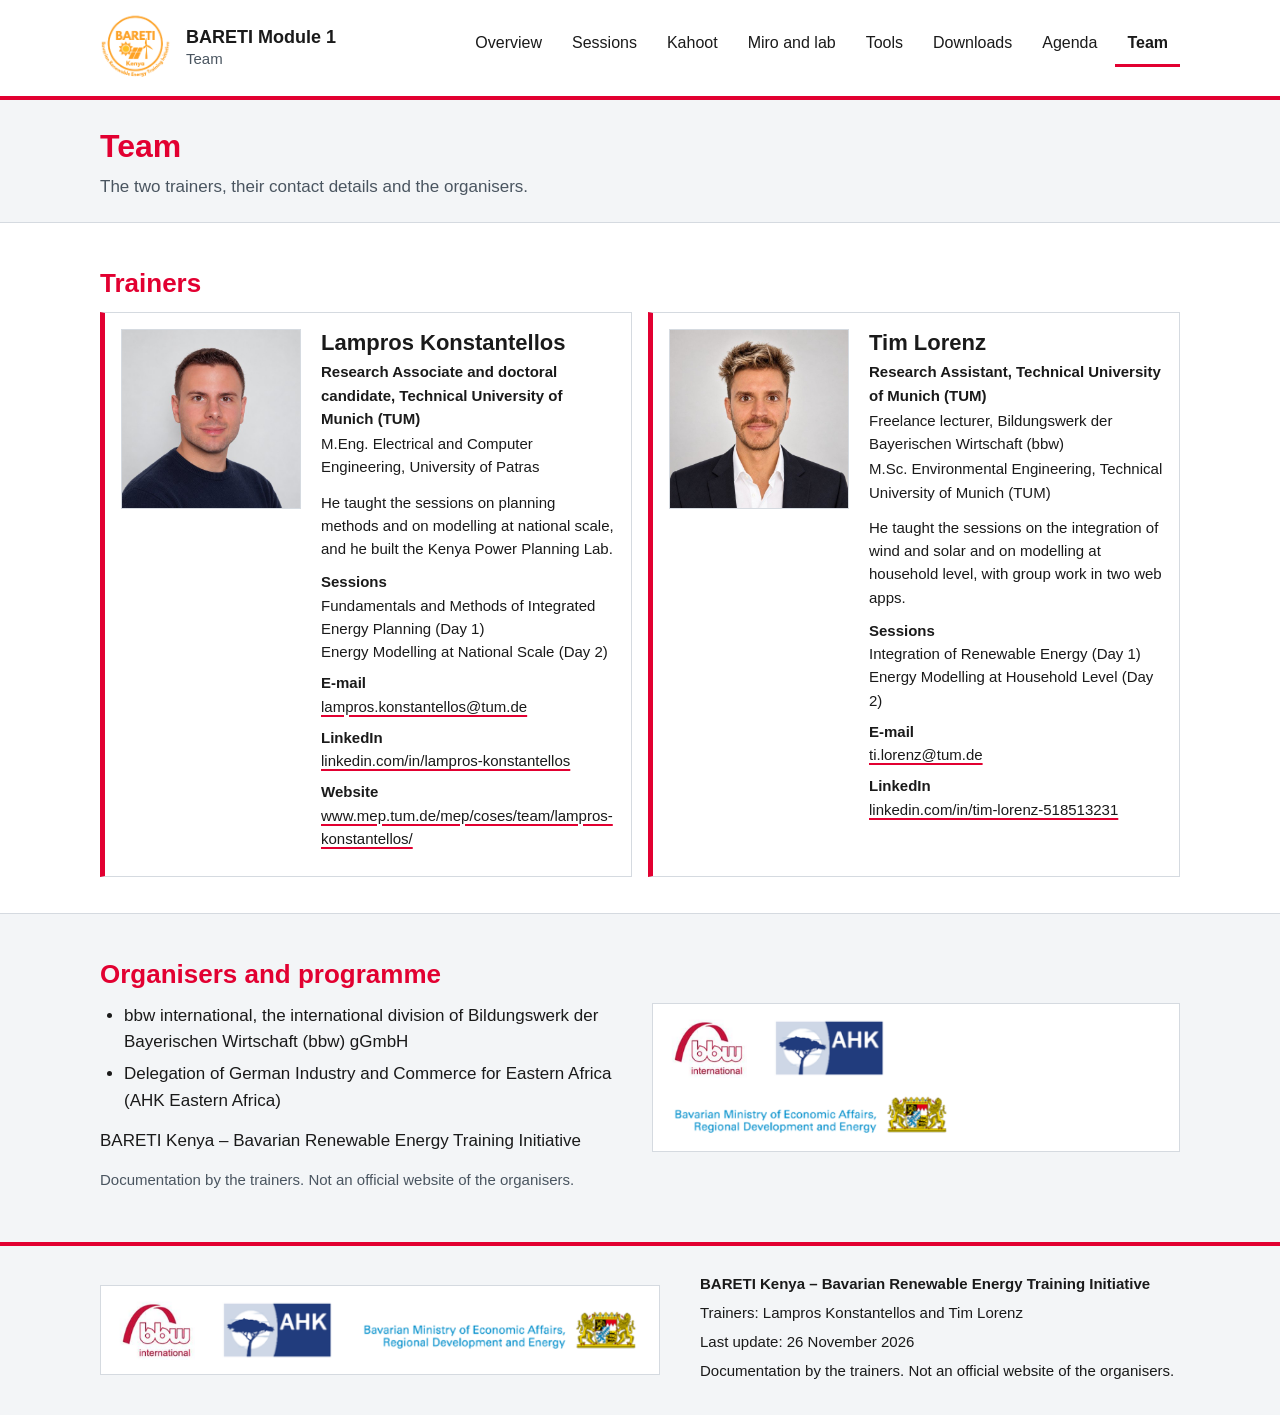
==== team.html @ 1b6e3fe2 "Add files via upload" ====
<!DOCTYPE html>
<html lang="en">
<head>
<meta charset="utf-8">
<meta name="viewport" content="width=device-width, initial-scale=1">
<title>Team: BARETI Module 1</title>
<meta name="description" content="The two trainers, their contact details and the organisers.">
<link rel="icon" type="image/png" href="assets/img/logo-bareti.png">
<link rel="stylesheet" href="assets/css/style.css">
</head>
<body>
<a class="skip" href="#main">Skip to the content</a>
<header class="site-header">
<div class="wrap">
<a class="brand" href="index.html">
<img src="assets/img/logo-bareti.png" width="72" height="72" alt="BARETI Kenya logo">
<span class="brand-text"><span class="brand-name">BARETI Module 1</span><span class="brand-page">Team</span></span>
</a>
<nav class="site-nav" aria-label="Main">
<ul><li><a href="index.html">Overview</a></li><li><a href="sessions.html">Sessions</a></li><li><a href="kahoot.html">Kahoot</a></li><li><a href="miro-and-lab.html">Miro and lab</a></li><li><a href="tools.html">Tools</a></li><li><a href="downloads.html">Downloads</a></li><li><a href="agenda.html">Agenda</a></li><li><a href="team.html" aria-current="page">Team</a></li></ul>
</nav>
</div>
</header>
<div class="page-title"><div class="wrap"><h1>Team</h1><p>The two trainers, their contact details and the organisers.</p></div></div>
<main id="main">
<section id="trainers"><div class="wrap">
<h2>Trainers</h2>
<ul class="cards c2">
<li class="card" data-trainer="0"><p data-profile>He taught the sessions on planning methods and on modelling at national scale, and he built the Kenya Power Planning Lab.</p></li>
<li class="card" data-trainer="1"><p data-profile>He taught the sessions on the integration of wind and solar and on modelling at household level, with group work in two web apps.</p></li>
</ul>
</div></section><section id="organisers" class="greyband"><div class="wrap">
<h2>Organisers and programme</h2>
<div class="two">
<div>
<ul data-organisers>
<li>bbw international, the international division of Bildungswerk der Bayerischen Wirtschaft (bbw) gGmbH</li>
<li>Delegation of German Industry and Commerce for Eastern Africa (AHK Eastern Africa)</li>
</ul>
<p data-text="site.programme">BARETI Kenya – Bavarian Renewable Energy Training Initiative</p>
<p class="note" data-text="site.footer_note">Documentation by the trainers. Not an official website of the organisers.</p>
</div>
<div>
<div class="logos">
<img src="assets/img/logo-bbw-international.png" width="142" height="112" alt="Logo of bbw international">
<img src="assets/img/logo-ahk.png" width="236" height="125" alt="Logo of AHK, the Delegation of German Industry and Commerce">
<img class="wide" src="assets/img/logo-bavarian-ministry.png" width="400" height="65" alt="Logo of the Bavarian Ministry of Economic Affairs, Regional Development and Energy">
</div>
</div>
</div>
</div></section>
</main>
<footer class="site-footer">
<div class="wrap">
<div class="logos">
<img src="assets/img/logo-bbw-international.png" width="142" height="112" alt="Logo of bbw international">
<img src="assets/img/logo-ahk.png" width="236" height="125" alt="Logo of AHK, the Delegation of German Industry and Commerce">
<img class="wide" src="assets/img/logo-bavarian-ministry.png" width="400" height="65" alt="Logo of the Bavarian Ministry of Economic Affairs, Regional Development and Energy">
</div>
<div>
<p class="prog" data-text="site.programme">BARETI Kenya – Bavarian Renewable Energy Training Initiative</p>
<p>Trainers: <span data-trainer-names>Lampros Konstantellos and Tim Lorenz</span></p>
<p>Last update: <span data-text="site.last_update" data-date>26 November 2026</span></p>
<p data-text="site.footer_note">Documentation by the trainers. Not an official website of the organisers.</p>
</div>
</div>
</footer>
<noscript><p class="wrap">The tables and charts of this site are built with JavaScript from the files in the folder data. Please switch JavaScript on to see them.</p></noscript>
<script src="data/data.js"></script>
<script src="assets/js/site.js"></script>
</body>
</html>
---- assets/css/style.css ----
/* BARETI Module 1, documentation site. Plain CSS, no build step. */

:root {
  --red: #E20031;
  --ink: #1A1A1A;
  --muted: #4A5560;
  --band: #FBECEF;
  --grey: #F3F5F7;
  --line: #D5DAE0;
  --bar: #68737E;
  --white: #FFFFFF;
  --wrap: 1120px;
}

* { box-sizing: border-box; }

html { -webkit-text-size-adjust: 100%; scroll-behavior: smooth; }

@media (prefers-reduced-motion: reduce) {
  html { scroll-behavior: auto; }
}

body {
  margin: 0;
  font-family: Arial, Helvetica, "Helvetica Neue", "Segoe UI", system-ui, sans-serif;
  font-size: 17px;
  line-height: 1.55;
  color: var(--ink);
  background: var(--white);
}

img { max-width: 100%; height: auto; display: block; }

a { color: var(--ink); text-decoration: underline; text-decoration-color: var(--red); text-decoration-thickness: 2px; text-underline-offset: 3px; }
a:hover { color: var(--red); }
main a, .site-footer a { overflow-wrap: anywhere; }
.two > *, .cards > *, .person > * { min-width: 0; }

:focus-visible { outline: 3px solid var(--ink); outline-offset: 2px; }

.wrap { max-width: var(--wrap); margin: 0 auto; padding: 0 20px; }

.skip { position: absolute; left: -9999px; top: 0; background: var(--ink); color: var(--white); padding: 10px 16px; z-index: 10; }
.skip:focus { left: 8px; top: 8px; color: var(--white); }

/* Header */

.site-header { border-bottom: 4px solid var(--red); background: var(--white); }
.site-header .wrap { display: flex; align-items: center; gap: 14px 22px; flex-wrap: wrap; padding-top: 12px; padding-bottom: 12px; }
.brand { display: flex; align-items: center; gap: 14px; text-decoration: none; min-width: 0; }
.brand img { width: 72px; height: 72px; flex: none; }
.brand-text { display: block; }
.brand-name { display: block; font-weight: 700; font-size: 18px; line-height: 1.2; }
.brand-page { display: block; font-size: 15px; color: var(--muted); line-height: 1.3; }
.site-nav { margin-left: auto; }
.site-nav ul { list-style: none; margin: 0; padding: 0; display: flex; flex-wrap: wrap; gap: 4px 6px; }
.site-nav a { display: block; padding: 8px 12px; text-decoration: none; font-size: 16px; border-radius: 4px; border-bottom: 3px solid transparent; }
.site-nav a:hover { background: var(--band); color: var(--ink); }
.site-nav a[aria-current="page"] { font-weight: 700; border-bottom-color: var(--red); border-radius: 4px 4px 0 0; }

/* Page title band */

.page-title { background: var(--grey); border-bottom: 1px solid var(--line); }
.page-title .wrap { padding-top: 26px; padding-bottom: 22px; }
.page-title h1 { margin: 0; }
.page-title p { margin: 8px 0 0; color: var(--muted); max-width: 70ch; }

/* Type */

h1, h2, h3, h4 { line-height: 1.25; margin: 0 0 12px; }
h1 { font-size: 32px; color: var(--red); }
h2 { font-size: 26px; color: var(--red); margin-top: 8px; }
h3 { font-size: 20px; color: var(--ink); margin-top: 28px; }
h4 { font-size: 17px; color: var(--ink); margin-top: 20px; }
p, ul, ol { margin: 0 0 14px; }
p, li { max-width: 76ch; }
ul, ol { padding-left: 24px; }
li { margin-bottom: 6px; }
.note { color: var(--muted); font-size: 15px; }
.lead { font-size: 19px; }

main section { padding: 36px 0; border-bottom: 1px solid var(--line); }
main section:last-child { border-bottom: 0; }
main section.band { background: var(--band); }
main section.greyband { background: var(--grey); }

/* Page-internal navigation */

.toc { display: flex; flex-wrap: wrap; gap: 8px; list-style: none; padding: 0; margin: 14px 0 0; }
.toc li { margin: 0; }
.toc a { display: block; padding: 6px 12px; background: var(--white); border: 1px solid var(--line); border-radius: 4px; text-decoration: none; font-size: 15px; }
.toc a:hover { border-color: var(--red); }

/* Hero */

.hero { position: relative; background: var(--ink); }
.hero img { width: 100%; height: 420px; object-fit: cover; }
.hero-box { position: absolute; left: 0; right: 0; bottom: 0; }
.hero-box .inner { background: var(--white); border-top: 6px solid var(--red); padding: 22px 26px 18px; max-width: 760px; }
.hero-box h1 { font-size: 34px; margin-bottom: 8px; }
.hero-box p { margin: 0; font-size: 18px; }

.intro { display: grid; grid-template-columns: 1.3fr 1fr; gap: 40px; align-items: center; padding-top: 36px; padding-bottom: 36px; }
.intro img { width: 100%; height: auto; border: 1px solid var(--line); }
.intro h1 { font-size: 30px; }
.intro > div > p:last-child { margin-bottom: 0; }

/* Key numbers */

.keys { display: grid; grid-template-columns: repeat(4, 1fr); gap: 16px; list-style: none; padding: 0; margin: 0; }
.keys li { background: var(--white); border: 1px solid var(--line); border-top: 5px solid var(--red); padding: 16px 16px 14px; margin: 0; max-width: none; }
.keys .num { display: block; font-size: 40px; font-weight: 700; line-height: 1.1; color: var(--red); }
.keys .lab { display: block; font-size: 15px; margin-top: 6px; }

/* Cards */

.cards { display: grid; gap: 16px; list-style: none; padding: 0; margin: 0; }
.cards.c5 { grid-template-columns: repeat(5, 1fr); }
.cards.c4 { grid-template-columns: repeat(4, 1fr); }
.cards.c3 { grid-template-columns: repeat(3, 1fr); }
/* five cards in two rows without a gap: three in the first row, two in the second */
.cards.c6 { grid-template-columns: repeat(6, 1fr); }
.cards.c6 > li { grid-column: span 2; }
.cards.c6 > li:nth-child(4):nth-last-child(2), .cards.c6 > li:nth-child(5):last-child { grid-column: span 3; }
.cards.c2 { grid-template-columns: repeat(2, 1fr); }
.card { background: var(--white); border: 1px solid var(--line); border-left: 5px solid var(--red); padding: 16px; margin: 0; max-width: none; display: flex; flex-direction: column; }
.card .when { font-size: 14px; color: var(--muted); margin: 0 0 6px; }
.card h3 { margin: 0 0 8px; font-size: 18px; }
.card p { font-size: 15px; margin: 0 0 10px; }
.card .who { font-weight: 700; }
.card .more { margin-top: auto; padding-top: 6px; font-size: 15px; }
.card dl { margin: 0 0 10px; font-size: 15px; }
.card dt { font-weight: 700; margin-top: 8px; }
.card dd { margin: 0; }

.card .question { font-size: 17px; font-weight: 700; color: var(--red); }
.card .more a + a { margin-left: 16px; }
.chart.quiz .big { font-size: 40px; font-weight: 700; line-height: 1.1; color: var(--red); margin: 6px 0 12px; }
.chart.quiz .big span { font-size: 15px; font-weight: 400; color: var(--ink); margin-left: 8px; }
.chart.quiz .more, .chart .more { font-size: 15px; margin: 8px 0 0; }
.chart.quiz { display: flex; flex-direction: column; }
.chart.quiz .more { margin-top: auto; padding-top: 8px; }
.pair { min-width: 0; display: flex; flex-direction: column; }
.pair > div { flex: 1; }
.pair p { margin: 12px 0 0; font-size: 16px; }
.quote { margin: 0; padding: 18px 20px; background: var(--white); border: 1px solid var(--line); border-left: 5px solid var(--red); }
.quote p { font-size: 20px; margin: 0 0 10px; }
.quote footer { font-size: 15px; color: var(--muted); }

.eyebrow { font-size: 15px; color: var(--muted); margin: 0 0 6px; }
p.question { font-size: 20px; font-weight: 700; color: var(--red); margin: 0 0 12px; }
.card p.question { font-size: 17px; }
.finding { border-left: 5px solid var(--red); padding: 4px 0 4px 16px; margin: 16px 0 18px; max-width: 76ch; }
.panel { background: var(--white); border: 1px solid var(--line); padding: 18px 20px; }
.panel h3 { margin-top: 0; }
.two > .panel { align-self: stretch; }
.cards.pairs .card:last-child:nth-child(3n+1) { grid-column: 1 / -1; }
.panel ol { margin-bottom: 0; }
.access dl { margin: 0; }
.access dt { font-size: 14px; font-weight: 700; color: var(--muted); margin-top: 10px; }
.access dd { margin: 0; font-size: 18px; overflow-wrap: anywhere; }
.access .pw { font-family: Consolas, Menlo, monospace; background: var(--band); padding: 2px 8px; }
.access .linklist { margin: 18px 0 0; }
.access .linklist a { background: var(--red); border-color: var(--red); color: var(--white); font-weight: 700; }
.learned { margin-top: 24px; background: var(--band); border-left: 5px solid var(--red); padding: 16px 20px; }
.learned h3 { margin-top: 0; color: var(--red); }
.learned p, .learned ol { margin-bottom: 0; }
.steps { list-style: none; padding: 0; margin: 0; }
.steps li { display: grid; grid-template-columns: 150px 1fr; gap: 4px 16px; padding: 10px 0; border-top: 1px solid var(--line); margin: 0; font-size: 15px; max-width: none; }
.steps li:first-child { border-top: 0; padding-top: 0; }

.tabs { display: flex; flex-wrap: wrap; gap: 8px; margin: 18px 0 20px; }
.tab { font: inherit; font-size: 16px; padding: 9px 16px; border: 1px solid var(--line); background: var(--white); color: var(--ink); border-radius: 4px; cursor: pointer; }
.tab:hover { border-color: var(--red); }
.tab[aria-selected="true"] { background: var(--red); border-color: var(--red); color: var(--white); font-weight: 700; }
.gametitle { margin-top: 0; font-size: 22px; }
.gametitle .sub { display: block; font-size: 15px; font-weight: 400; color: var(--muted); margin-top: 4px; }

.card h4 { margin: 0 0 8px; font-size: 16px; }
.count { display: inline-block; min-width: 26px; text-align: center; background: var(--red); color: var(--white); border-radius: 12px; padding: 0 8px; font-size: 14px; margin-left: 6px; }
.chips { display: flex; flex-wrap: wrap; gap: 6px; margin: 0; }
.chips span { background: #FFF3A6; padding: 3px 8px; font-size: 14px; }
.sticky { padding: 10px 12px; margin: 0 0 8px; font-size: 15px; flex: 1; }
.sticky span { display: block; font-size: 12px; font-weight: 700; color: var(--muted); margin-bottom: 2px; }
.sticky.green { background: #D9F0C4; }
.sticky.pink { background: #FBD3E3; }
.cards.owners .card, .cards.themes .card, .cards.pairs .card { border-left-width: 1px; border-top: 4px solid var(--red); }
.cards.pairs .card p:last-child { margin-bottom: 0; }

.files { list-style: none; padding: 0; margin: 0; border: 1px solid var(--line); background: var(--white); }
.files li { display: grid; grid-template-columns: 64px 1fr; gap: 16px; align-items: center; padding: 16px 18px; border-bottom: 1px solid var(--line); margin: 0; max-width: none; }
.files li:last-child { border-bottom: 0; }
.files li:nth-child(even) { background: var(--grey); }
.files .fmt { background: var(--red); color: var(--white); font-weight: 700; font-size: 14px; text-align: center; padding: 6px 0; border-radius: 4px; }
.files .what a, .files .what strong { display: block; font-weight: 700; font-size: 18px; }
.files .what span { color: var(--muted); font-size: 15px; }
.linklist { list-style: none; padding: 0; display: flex; flex-wrap: wrap; gap: 8px 10px; margin: 16px 0 14px; }
.linklist li { margin: 0; }
.linklist a { display: block; padding: 8px 14px; border: 1px solid var(--ink); border-radius: 4px; text-decoration: none; font-size: 15px; background: var(--white); }
.linklist a:hover { border-color: var(--red); }

.days { gap: 32px; }
.day h2 { font-size: 22px; }
.timeline { list-style: none; padding: 0; margin: 0; border: 1px solid var(--line); background: var(--white); }
.timeline li { display: grid; grid-template-columns: 108px 1fr; gap: 14px; padding: 12px 16px; border-bottom: 1px solid var(--line); margin: 0; max-width: none; }
.timeline li:last-child { border-bottom: 0; }
.timeline .time { font-weight: 700; font-variant-numeric: tabular-nums; white-space: nowrap; }
.timeline .what strong, .timeline .who, .timeline .about { display: block; }
.timeline .who { font-size: 15px; }
.timeline .about { font-size: 15px; color: var(--muted); }
.timeline li.break { background: var(--grey); }
.timeline li.break strong { font-weight: 400; color: var(--muted); }

/* Tables */

.table-wrap { overflow-x: auto; margin: 14px 0 18px; border: 1px solid var(--line); background: var(--white); }
table { border-collapse: collapse; width: 100%; font-size: 15px; line-height: 1.45; }
caption { caption-side: top; text-align: left; font-weight: 700; padding: 10px 12px; background: var(--white); border-bottom: 1px solid var(--line); }
th, td { text-align: left; vertical-align: top; padding: 9px 12px; border-bottom: 1px solid var(--line); }
thead th { background: var(--red); color: var(--white); border-bottom: 0; vertical-align: bottom; }
tbody tr:nth-child(even) { background: var(--grey); }
tbody tr:nth-child(odd) { background: var(--white); }
tbody tr:last-child td, tbody tr:last-child th { border-bottom: 0; }
tbody th { font-weight: 700; }
td.num, th.num { text-align: right; white-space: nowrap; font-variant-numeric: tabular-nums; }
table.wide { min-width: 720px; }
table.xwide { min-width: 940px; }
tr.model td, tr.model th { background: var(--band); font-weight: 700; }
thead th button { font: inherit; color: inherit; background: none; border: 0; padding: 0; cursor: pointer; text-align: inherit; text-decoration: underline; text-underline-offset: 3px; }
thead th[aria-sort="ascending"] button::after { content: " (up)"; font-weight: 400; }
thead th[aria-sort="descending"] button::after { content: " (down)"; font-weight: 400; }

/* Figures */

figure { margin: 18px 0; }
figure img { border: 1px solid var(--line); background: var(--white); }
figcaption { font-size: 15px; color: var(--muted); margin-top: 8px; max-width: 76ch; }
.zoom { display: block; cursor: zoom-in; text-decoration: none; }
.zoom span { display: inline-block; font-size: 14px; color: var(--muted); margin-top: 6px; text-decoration: underline; text-decoration-color: var(--red); text-underline-offset: 3px; }
.fig-narrow { max-width: 520px; }
.fig-mid { max-width: 900px; }
.two { display: grid; grid-template-columns: 1fr 1fr; gap: 24px; align-items: start; }

dialog.lightbox { border: 0; padding: 0; max-width: 96vw; max-height: 96vh; background: var(--white); }
dialog.lightbox::backdrop { background: rgba(26, 26, 26, 0.85); }
dialog.lightbox img { max-width: 96vw; max-height: calc(96vh - 52px); width: auto; height: auto; }
dialog.lightbox .bar { display: flex; justify-content: space-between; align-items: center; gap: 12px; padding: 8px 12px; font-size: 15px; }
.btn { font: inherit; font-size: 15px; padding: 7px 14px; border: 1px solid var(--ink); background: var(--white); color: var(--ink); border-radius: 4px; cursor: pointer; }
.btn:hover { background: var(--band); }

/* Folding blocks and charts */

details.fold { border: 1px solid var(--line); background: var(--white); margin: 0 0 12px; }
details.fold > summary { cursor: pointer; padding: 14px 16px; font-weight: 700; font-size: 18px; list-style-position: inside; }
details.fold > summary .sub { display: block; font-weight: 400; font-size: 15px; color: var(--muted); margin-top: 2px; }
details.fold[open] > summary { border-bottom: 1px solid var(--line); background: var(--grey); }
details.fold > .body { padding: 16px; }
.fold-tools { display: flex; gap: 8px; flex-wrap: wrap; margin: 0 0 14px; }

.charts { display: grid; grid-template-columns: 1fr 1fr; gap: 16px; }
.chart { border: 1px solid var(--line); padding: 14px; background: var(--white); min-width: 0; }
.chart h4 { margin: 0 0 4px; font-size: 16px; }
.chart .meta { font-size: 14px; color: var(--muted); margin: 0 0 6px; }
.chart .result { font-size: 15px; margin: 8px 0 0; font-weight: 700; }
.chart svg { display: block; width: 100%; height: auto; }
.chart svg text { font-family: Arial, Helvetica, sans-serif; fill: #1A1A1A; }
.chart.full { grid-column: 1 / -1; }
.legend { font-size: 14px; color: var(--muted); margin: 6px 0 0; }
.legend .sw { display: inline-block; width: 12px; height: 12px; margin-right: 6px; vertical-align: -1px; }

/* Team */

.person { display: grid; grid-template-columns: 180px 1fr; gap: 20px; align-items: start; }
.person img { width: 180px; height: 180px; object-fit: cover; border: 1px solid var(--line); }
.person h3 { margin-top: 0; font-size: 22px; margin-bottom: 4px; }
.person .lines { list-style: none; padding: 0; margin: 0 0 12px; }
.person .lines li { margin: 0 0 2px; font-size: 15px; }
.person .lines li:first-child { font-weight: 700; }
.logos { display: flex; flex-wrap: wrap; align-items: center; gap: 14px 26px; background: var(--white); border: 1px solid var(--line); padding: 14px 18px; margin: 0 0 14px; max-width: 640px; }
.logos img { height: 60px; width: auto; flex: none; }
.logos img.wide { height: auto; width: 280px; max-width: 100%; flex: 0 1 auto; }

/* Footer */

.site-footer { background: var(--grey); border-top: 4px solid var(--red); margin-top: 0; font-size: 15px; }
.site-footer .wrap { padding-top: 26px; padding-bottom: 26px; display: grid; grid-template-columns: minmax(0, 560px) 1fr; gap: 20px 40px; align-items: center; }
.site-footer .logos { margin: 0; }
.site-footer p { margin: 0 0 6px; max-width: none; }
.site-footer .prog { font-weight: 700; }

/* Responsive */

@media (max-width: 1000px) {
  .cards.c5 { grid-template-columns: repeat(2, 1fr); }
  .cards.c4 { grid-template-columns: repeat(2, 1fr); }
  .cards.c6 { grid-template-columns: repeat(2, 1fr); }
  .cards.c6 > li, .cards.c6 > li:nth-child(4):nth-last-child(2), .cards.c6 > li:nth-child(5):last-child { grid-column: auto; }
  .cards.c6 > li:last-child:nth-child(odd) { grid-column: 1 / -1; }
  .cards.c3 { grid-template-columns: repeat(2, 1fr); }
  .cards.c2 { grid-template-columns: 1fr; }
  .keys { grid-template-columns: repeat(2, 1fr); }
  .site-nav { margin-left: 0; width: 100%; }
  .intro { grid-template-columns: 1fr; gap: 22px; padding-top: 28px; padding-bottom: 26px; }
  .intro img { max-width: 720px; }
  .site-footer .wrap { grid-template-columns: 1fr; }
}

@media (max-width: 760px) {
  body { font-size: 16px; }
  h1, .hero-box h1 { font-size: 26px; }
  h2 { font-size: 22px; }
  h3 { font-size: 18px; }
  .hero img { height: 220px; }
  .hero-box { position: static; }
  .hero-box .wrap { padding: 0; }
  .hero-box .inner { max-width: none; padding: 18px 20px 14px; }
  .charts, .two, .cards.c2, .cards.c3, .cards.c4, .cards.c5, .cards.c6 { grid-template-columns: 1fr; }
  .cards.c6 > li:last-child:nth-child(odd) { grid-column: auto; }
  .person { grid-template-columns: 1fr; }
  .steps li { grid-template-columns: 1fr; }
  .timeline li { grid-template-columns: 92px 1fr; gap: 10px; padding: 12px; }
  .files li { grid-template-columns: 56px 1fr; gap: 12px; padding: 14px 12px; }
  .cards.map { grid-template-columns: 1fr 1fr; gap: 10px; }
  .cards.map .card { padding: 12px; }
  .site-footer .wrap { grid-template-columns: 1fr; }
  .site-nav a { padding: 7px 9px; font-size: 15px; }
  .brand img { width: 52px; height: 52px; }
  .brand-name { font-size: 16px; }
  main section { padding: 28px 0; }
}

@media (max-width: 760px) {
  /* tables with text become a list of blocks on a phone, one block per row */
  table.stack, table.stack tbody, table.stack tr, table.stack th, table.stack td, table.stack caption { display: block; }
  table.stack thead { position: absolute; width: 1px; height: 1px; overflow: hidden; clip: rect(0 0 0 0); }
  table.stack tr { padding: 10px 12px 12px; border-bottom: 1px solid var(--line); }
  table.stack tbody tr:last-child { border-bottom: 0; }
  table.stack th, table.stack td { padding: 0; border: 0; text-align: left; white-space: normal; }
  table.stack tbody th { font-size: 16px; margin-bottom: 2px; }
  table.stack td[data-label]::before { content: attr(data-label); display: block; font-size: 13px; font-weight: 700; color: var(--muted); margin-top: 8px; }
  table.stack td:empty { display: none; }
}

.scroll-hint { margin: 10px 0 -8px; }

@media print {
  .site-nav, .skip, .fold-tools { display: none; }
  details.fold > .body { display: block; }
}
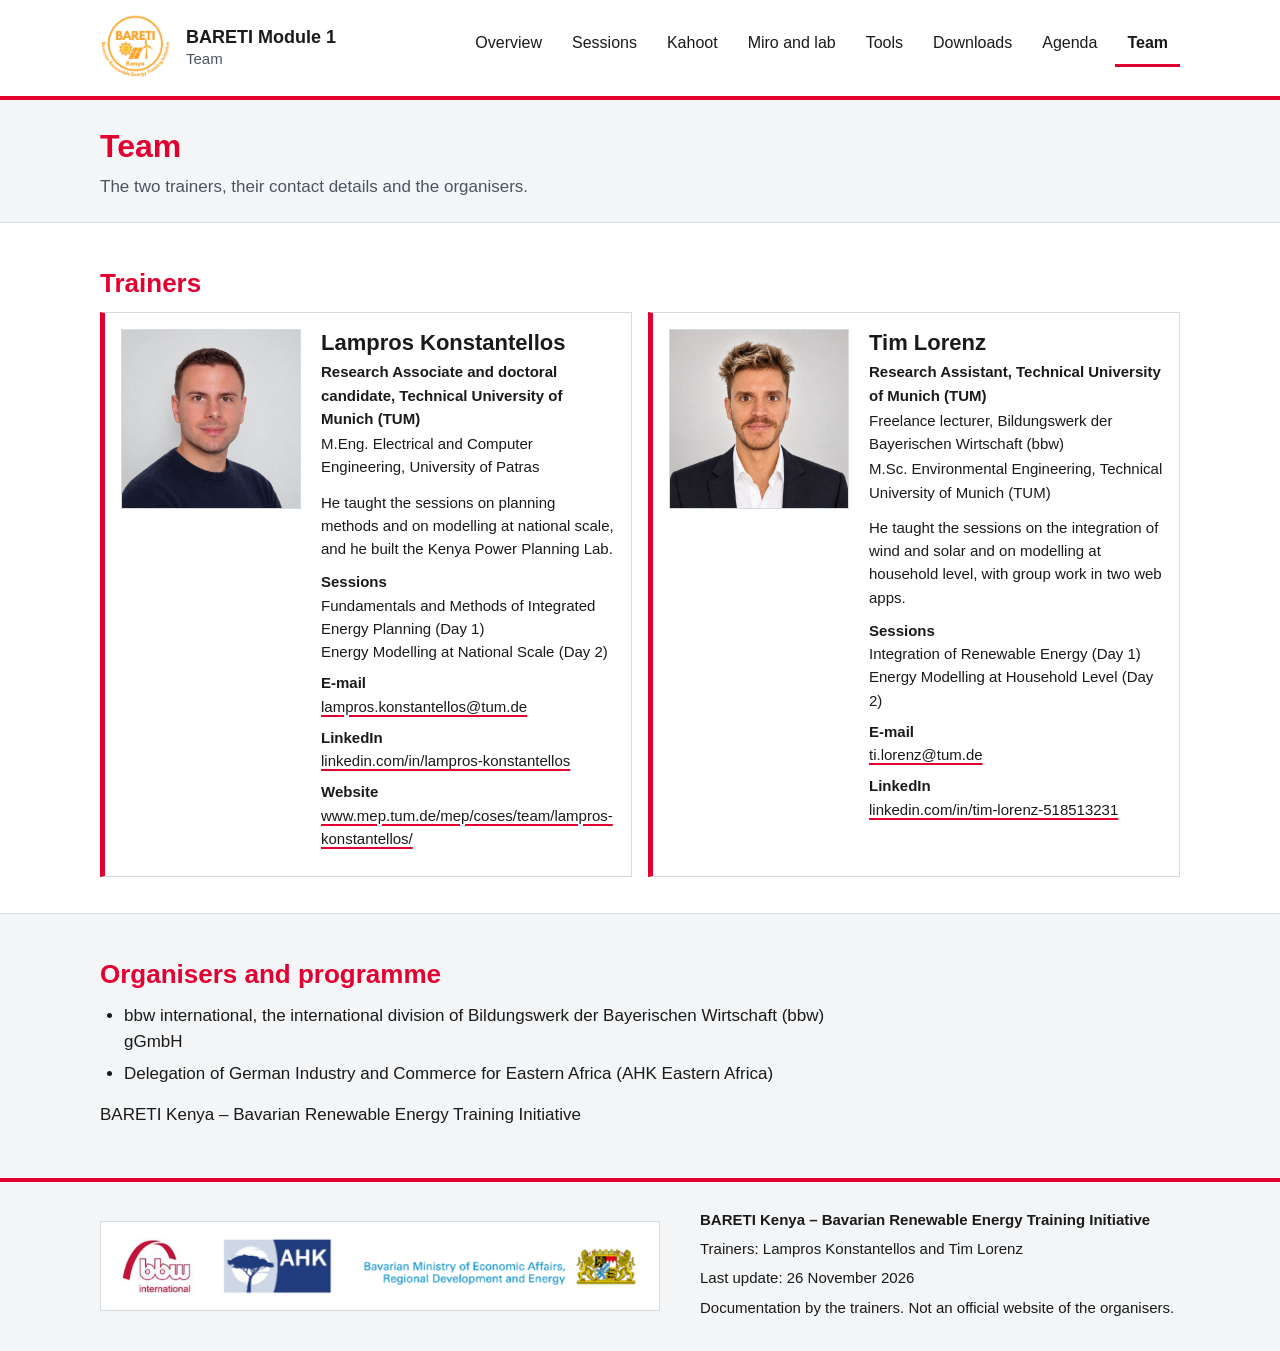
==== commit fead1167: "Add files via upload" ====
--- a/team.html
+++ b/team.html
@@ -31,23 +31,11 @@
 </ul>
 </div></section><section id="organisers" class="greyband"><div class="wrap">
 <h2>Organisers and programme</h2>
-<div class="two">
-<div>
 <ul data-organisers>
 <li>bbw international, the international division of Bildungswerk der Bayerischen Wirtschaft (bbw) gGmbH</li>
 <li>Delegation of German Industry and Commerce for Eastern Africa (AHK Eastern Africa)</li>
 </ul>
 <p data-text="site.programme">BARETI Kenya – Bavarian Renewable Energy Training Initiative</p>
-<p class="note" data-text="site.footer_note">Documentation by the trainers. Not an official website of the organisers.</p>
-</div>
-<div>
-<div class="logos">
-<img src="assets/img/logo-bbw-international.png" width="142" height="112" alt="Logo of bbw international">
-<img src="assets/img/logo-ahk.png" width="236" height="125" alt="Logo of AHK, the Delegation of German Industry and Commerce">
-<img class="wide" src="assets/img/logo-bavarian-ministry.png" width="400" height="65" alt="Logo of the Bavarian Ministry of Economic Affairs, Regional Development and Energy">
-</div>
-</div>
-</div>
 </div></section>
 </main>
 <footer class="site-footer">
